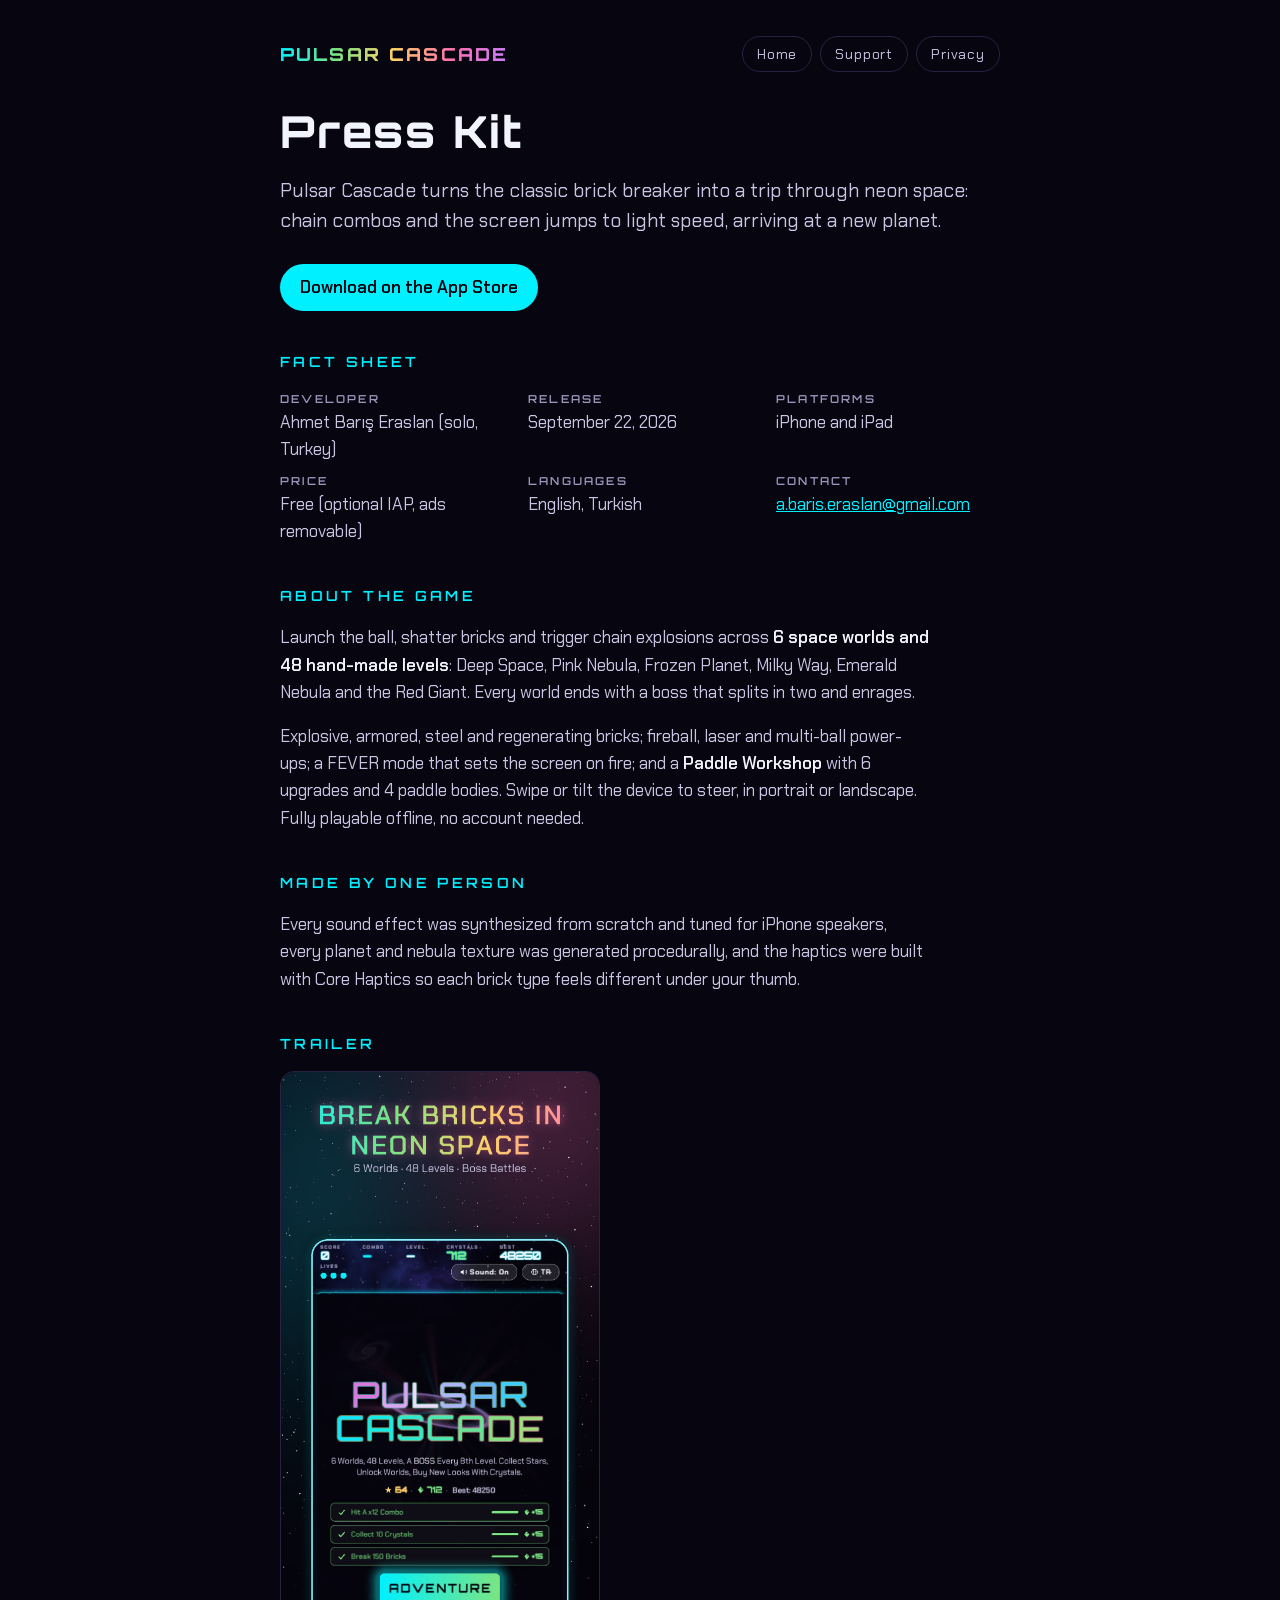
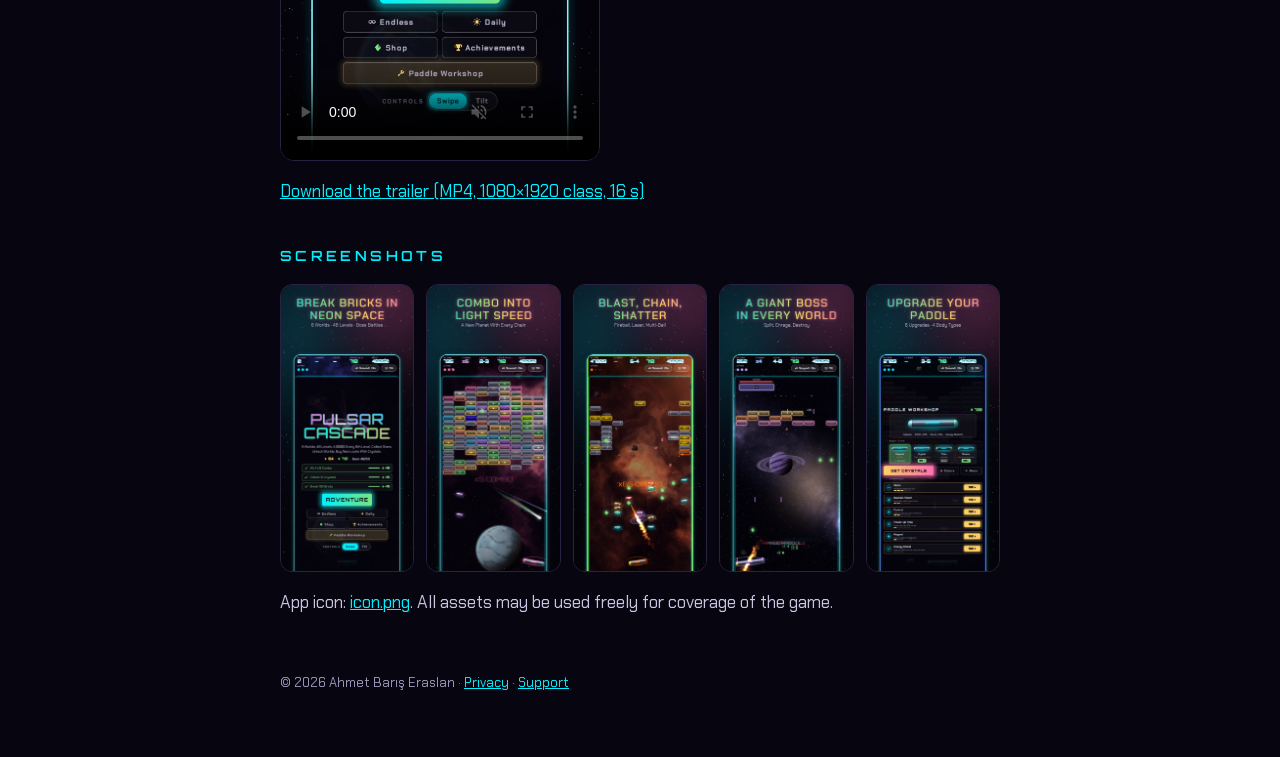
==== press.html @ 476fd9ed "Basin kiti sayfasi: ekran goruntuleri, fragman, bilgi karti Co-Authored-By: Claude Opus 5.5 <noreply" ====
<!doctype html>
<html lang="en">
<head>
<meta charset="utf-8">
<meta name="viewport" content="width=device-width, initial-scale=1">
<title>Pulsar Cascade Press Kit</title>
<meta name="description" content="Press kit for Pulsar Cascade, a neon space brick breaker for iPhone and iPad.">
<link rel="icon" href="icon.png">
<link rel="stylesheet" href="https://fonts.googleapis.com/css2?family=Orbitron:wght@600;800&family=Chakra+Petch:wght@400;600&display=swap">
<link rel="stylesheet" href="style.css">
<style>
  .facts { display: grid; grid-template-columns: repeat(auto-fit, minmax(200px, 1fr)); gap: 10px 24px; margin: 18px 0; padding: 0; list-style: none; }
  .facts li { margin: 0; }
  .facts b { display: block; font-family: var(--display); font-size: 11px; letter-spacing: .2em; text-transform: uppercase; color: var(--dim); font-weight: 600; }
  .shots { display: grid; grid-template-columns: repeat(auto-fit, minmax(130px, 1fr)); gap: 12px; margin: 16px 0; }
  .shots a { display: block; border: 1px solid var(--line); border-radius: 12px; overflow: hidden; }
  .shots img { display: block; width: 100%; height: auto; }
  video { width: 100%; max-width: 320px; border-radius: 14px; border: 1px solid var(--line); display: block; margin: 16px 0; }
  .store { display: inline-block; margin-top: 8px; padding: 10px 20px; border-radius: 999px; background: var(--accent); color: #07050f; font-weight: 600; text-decoration: none; }
  .store:focus-visible { outline: 2px solid var(--ink); outline-offset: 3px; }
</style>
</head>
<body>
<div class="wrap">
<header class="top">
  <a class="brand" href="./">PULSAR CASCADE</a>
  <nav><a href="./">Home</a><a href="support.html">Support</a><a href="privacy.html">Privacy</a></nav>
</header>

<h1>Press Kit</h1>
<p class="lede">Pulsar Cascade turns the classic brick breaker into a trip through neon space: chain combos and the screen jumps to light speed, arriving at a new planet.</p>
<a class="store" href="https://apps.apple.com/app/pulsar-cascade/id6812719839">Download on the App Store</a>

<h2>Fact Sheet</h2>
<ul class="facts">
  <li><b>Developer</b>Ahmet Barış Eraslan (solo, Turkey)</li>
  <li><b>Release</b>September 22, 2026</li>
  <li><b>Platforms</b>iPhone and iPad</li>
  <li><b>Price</b>Free (optional IAP, ads removable)</li>
  <li><b>Languages</b>English, Turkish</li>
  <li><b>Contact</b><a href="mailto:a.baris.eraslan@gmail.com">a.baris.eraslan@gmail.com</a></li>
</ul>

<h2>About the Game</h2>
<p>Launch the ball, shatter bricks and trigger chain explosions across <strong>6 space worlds and 48 hand-made levels</strong>: Deep Space, Pink Nebula, Frozen Planet, Milky Way, Emerald Nebula and the Red Giant. Every world ends with a boss that splits in two and enrages.</p>
<p>Explosive, armored, steel and regenerating bricks; fireball, laser and multi-ball power-ups; a FEVER mode that sets the screen on fire; and a <strong>Paddle Workshop</strong> with 6 upgrades and 4 paddle bodies. Swipe or tilt the device to steer, in portrait or landscape. Fully playable offline, no account needed.</p>

<h2>Made by One Person</h2>
<p>Every sound effect was synthesized from scratch and tuned for iPhone speakers, every planet and nebula texture was generated procedurally, and the haptics were built with Core Haptics so each brick type feels different under your thumb.</p>

<h2>Trailer</h2>
<video src="press/trailer.mp4" controls playsinline muted preload="metadata" poster="press/01_menu.jpg"></video>
<p><a href="press/trailer.mp4">Download the trailer (MP4, 1080×1920 class, 16 s)</a></p>

<h2>Screenshots</h2>
<div class="shots">
  <a href="press/01_menu.jpg"><img src="press/01_menu.jpg" alt="Main menu with the Pulsar Cascade logo" loading="lazy"></a>
  <a href="press/02_warp.jpg"><img src="press/02_warp.jpg" alt="Combo chain jumping to light speed" loading="lazy"></a>
  <a href="press/03_fever.jpg"><img src="press/03_fever.jpg" alt="Fireball and chain explosions in FEVER mode" loading="lazy"></a>
  <a href="press/04_boss.jpg"><img src="press/04_boss.jpg" alt="Boss fight" loading="lazy"></a>
  <a href="press/06_workshop.jpg"><img src="press/06_workshop.jpg" alt="Paddle Workshop upgrades" loading="lazy"></a>
</div>
<p>App icon: <a href="icon.png">icon.png</a>. All assets may be used freely for coverage of the game.</p>

<footer>© 2026 Ahmet Barış Eraslan · <a href="privacy.html">Privacy</a> · <a href="support.html">Support</a></footer>
</div>
</body>
</html>
---- style.css ----
:root {
  --bg: #07050f;
  --panel: #120d22;
  --line: #2a2143;
  --ink: #f2f4ff;
  --soft: #c9c5e2;
  --dim: #9b96bb;
  --accent: #00f0ff;
  --gold: #ffd166;
  --pink: #ff6fb1;
  --gem: #7ae582;
  --display: "Orbitron", "Segoe UI", system-ui, sans-serif;
  --body: "Chakra Petch", "Segoe UI", system-ui, sans-serif;
  color-scheme: dark;
}
* { box-sizing: border-box; }
html { background: var(--bg); }
body {
  margin: 0;
  background: var(--bg) radial-gradient(1100px 520px at 85% -10%, rgba(255, 111, 177, .12), transparent 60%),
              radial-gradient(900px 520px at -10% 10%, rgba(0, 240, 255, .09), transparent 60%);
  background-attachment: fixed;
  color: var(--ink);
  font-family: var(--body);
  font-size: 17px;
  line-height: 1.6;
}
.wrap { max-width: 760px; margin: 0 auto; padding-inline: 20px; padding-block: 36px 64px; }
header.top { display: flex; align-items: center; justify-content: space-between; gap: 16px; flex-wrap: wrap; margin-bottom: 36px; }
.brand { font-family: var(--display); font-weight: 800; letter-spacing: .12em; font-size: 18px; text-decoration: none;
  background: linear-gradient(100deg, #00f0ff, #7ae582, #ffd166, #ff6fb1, #c77dff); -webkit-background-clip: text; background-clip: text; color: transparent; }
nav { display: flex; gap: 8px; flex-wrap: wrap; }
nav a { color: var(--soft); text-decoration: none; font-size: 14px; letter-spacing: .06em; padding: 6px 14px; border: 1px solid var(--line); border-radius: 999px; }
nav a:hover, nav a:focus-visible { border-color: var(--accent); color: var(--ink); outline: none; }
h1 { font-family: var(--display); font-weight: 800; font-size: clamp(28px, 6vw, 44px); line-height: 1.1; letter-spacing: .04em; margin: 0 0 12px; text-wrap: balance; }
h2 { font-family: var(--display); font-weight: 600; font-size: 14px; letter-spacing: .24em; text-transform: uppercase; color: var(--accent); margin: 40px 0 10px; }
p, li { color: var(--soft); max-width: 65ch; }
strong { color: var(--ink); font-weight: 600; }
a { color: var(--accent); }
.lede { font-size: 19px; color: var(--soft); }
.meta { font-size: 14px; color: var(--dim); }
.lang { margin-top: 56px; padding-top: 32px; border-top: 1px solid var(--line); }
.hero { display: grid; gap: 28px; align-items: center; grid-template-columns: 1fr; }
.hero img { width: 100%; max-width: 260px; border-radius: 28px; box-shadow: 0 0 40px rgba(0, 240, 255, .25); }
@media (min-width: 700px) { .hero { grid-template-columns: 1fr 240px; } }
.cta { display: inline-block; font-family: var(--display); font-weight: 600; font-size: 14px; letter-spacing: .14em; color: var(--bg);
  background: linear-gradient(100deg, var(--accent), var(--gem)); padding: 13px 24px; border-radius: 8px; text-decoration: none; margin-top: 8px; }
.faq dt { color: var(--ink); font-weight: 600; margin-top: 18px; }
.faq dd { margin: 4px 0 0; color: var(--soft); max-width: 65ch; }
footer { margin-top: 56px; font-size: 13px; color: var(--dim); }
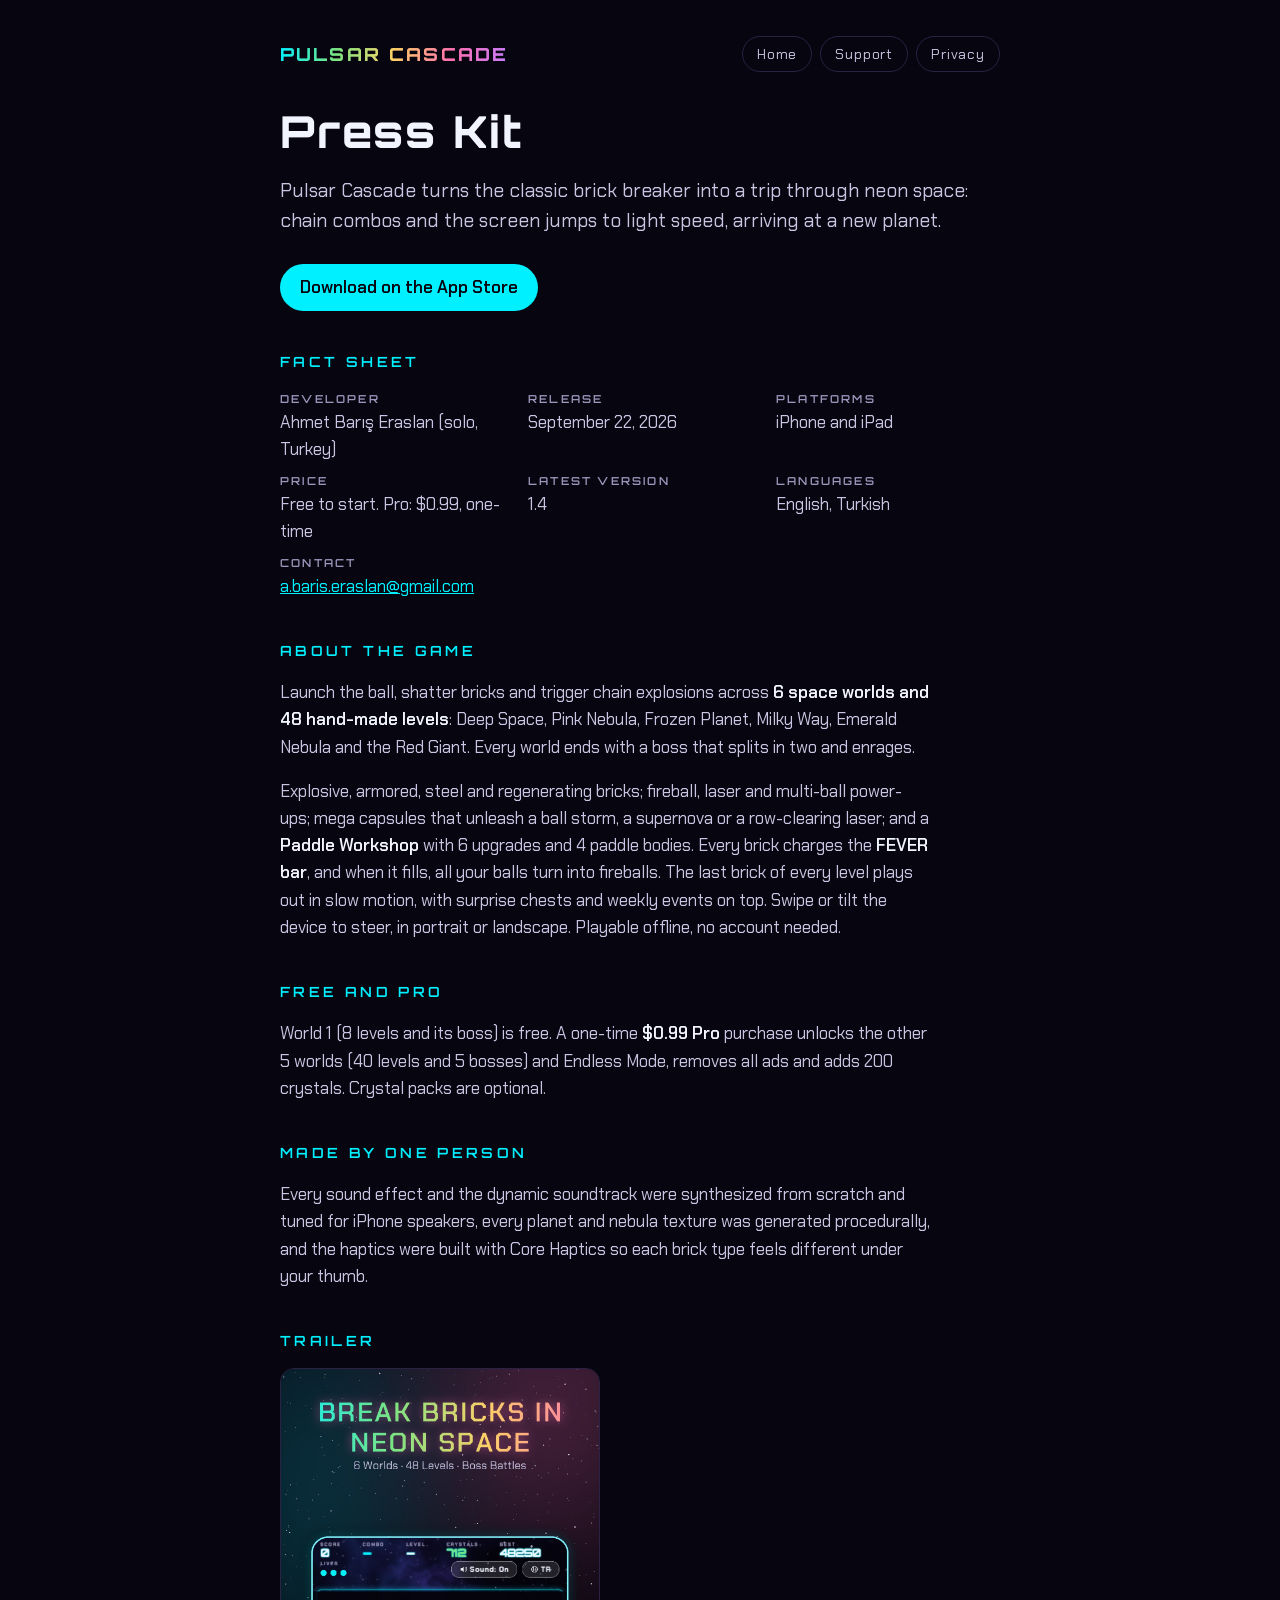
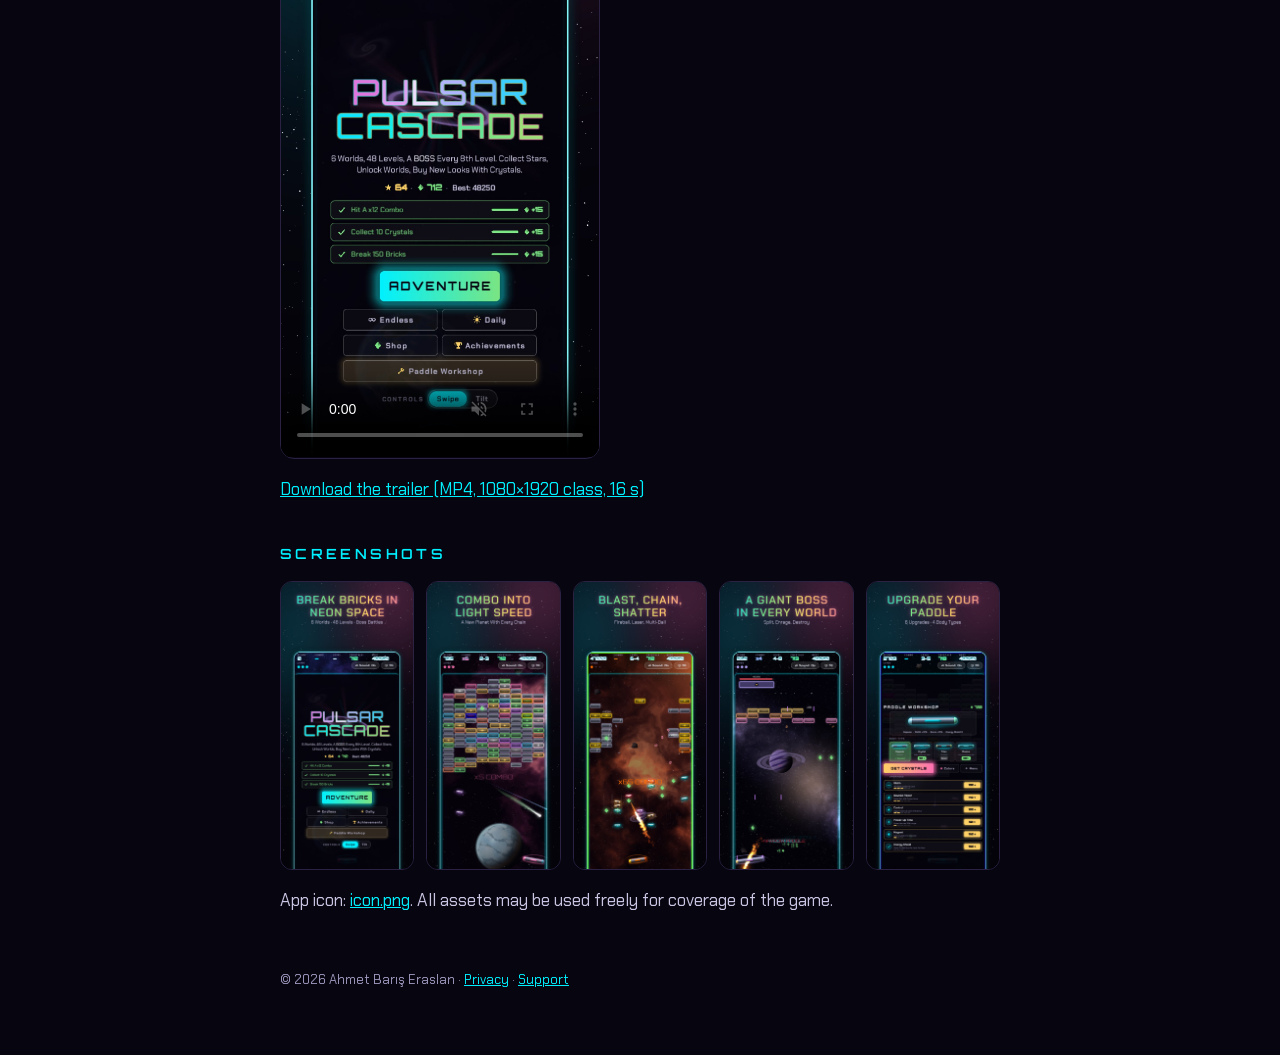
==== commit a874352f: "Site 1.4 icin guncellendi: Pro modeli, basin kiti, destek, gizlilik Co-Authored-By: Claude Opus 5.5 " ====
--- a/press.html
+++ b/press.html
@@ -36,17 +36,21 @@
   <li><b>Developer</b>Ahmet Barış Eraslan (solo, Turkey)</li>
   <li><b>Release</b>September 22, 2026</li>
   <li><b>Platforms</b>iPhone and iPad</li>
-  <li><b>Price</b>Free (optional IAP, ads removable)</li>
+  <li><b>Price</b>Free to start. Pro: $0.99, one-time</li>
+  <li><b>Latest version</b>1.4</li>
   <li><b>Languages</b>English, Turkish</li>
   <li><b>Contact</b><a href="mailto:a.baris.eraslan@gmail.com">a.baris.eraslan@gmail.com</a></li>
 </ul>
 
 <h2>About the Game</h2>
 <p>Launch the ball, shatter bricks and trigger chain explosions across <strong>6 space worlds and 48 hand-made levels</strong>: Deep Space, Pink Nebula, Frozen Planet, Milky Way, Emerald Nebula and the Red Giant. Every world ends with a boss that splits in two and enrages.</p>
-<p>Explosive, armored, steel and regenerating bricks; fireball, laser and multi-ball power-ups; a FEVER mode that sets the screen on fire; and a <strong>Paddle Workshop</strong> with 6 upgrades and 4 paddle bodies. Swipe or tilt the device to steer, in portrait or landscape. Fully playable offline, no account needed.</p>
+<p>Explosive, armored, steel and regenerating bricks; fireball, laser and multi-ball power-ups; mega capsules that unleash a ball storm, a supernova or a row-clearing laser; and a <strong>Paddle Workshop</strong> with 6 upgrades and 4 paddle bodies. Every brick charges the <strong>FEVER bar</strong>, and when it fills, all your balls turn into fireballs. The last brick of every level plays out in slow motion, with surprise chests and weekly events on top. Swipe or tilt the device to steer, in portrait or landscape. Playable offline, no account needed.</p>
+
+<h2>Free and Pro</h2>
+<p>World 1 (8 levels and its boss) is free. A one-time <strong>$0.99 Pro</strong> purchase unlocks the other 5 worlds (40 levels and 5 bosses) and Endless Mode, removes all ads and adds 200 crystals. Crystal packs are optional.</p>
 
 <h2>Made by One Person</h2>
-<p>Every sound effect was synthesized from scratch and tuned for iPhone speakers, every planet and nebula texture was generated procedurally, and the haptics were built with Core Haptics so each brick type feels different under your thumb.</p>
+<p>Every sound effect and the dynamic soundtrack were synthesized from scratch and tuned for iPhone speakers, every planet and nebula texture was generated procedurally, and the haptics were built with Core Haptics so each brick type feels different under your thumb.</p>
 
 <h2>Trailer</h2>
 <video src="press/trailer.mp4" controls playsinline muted preload="metadata" poster="press/01_menu.jpg"></video>
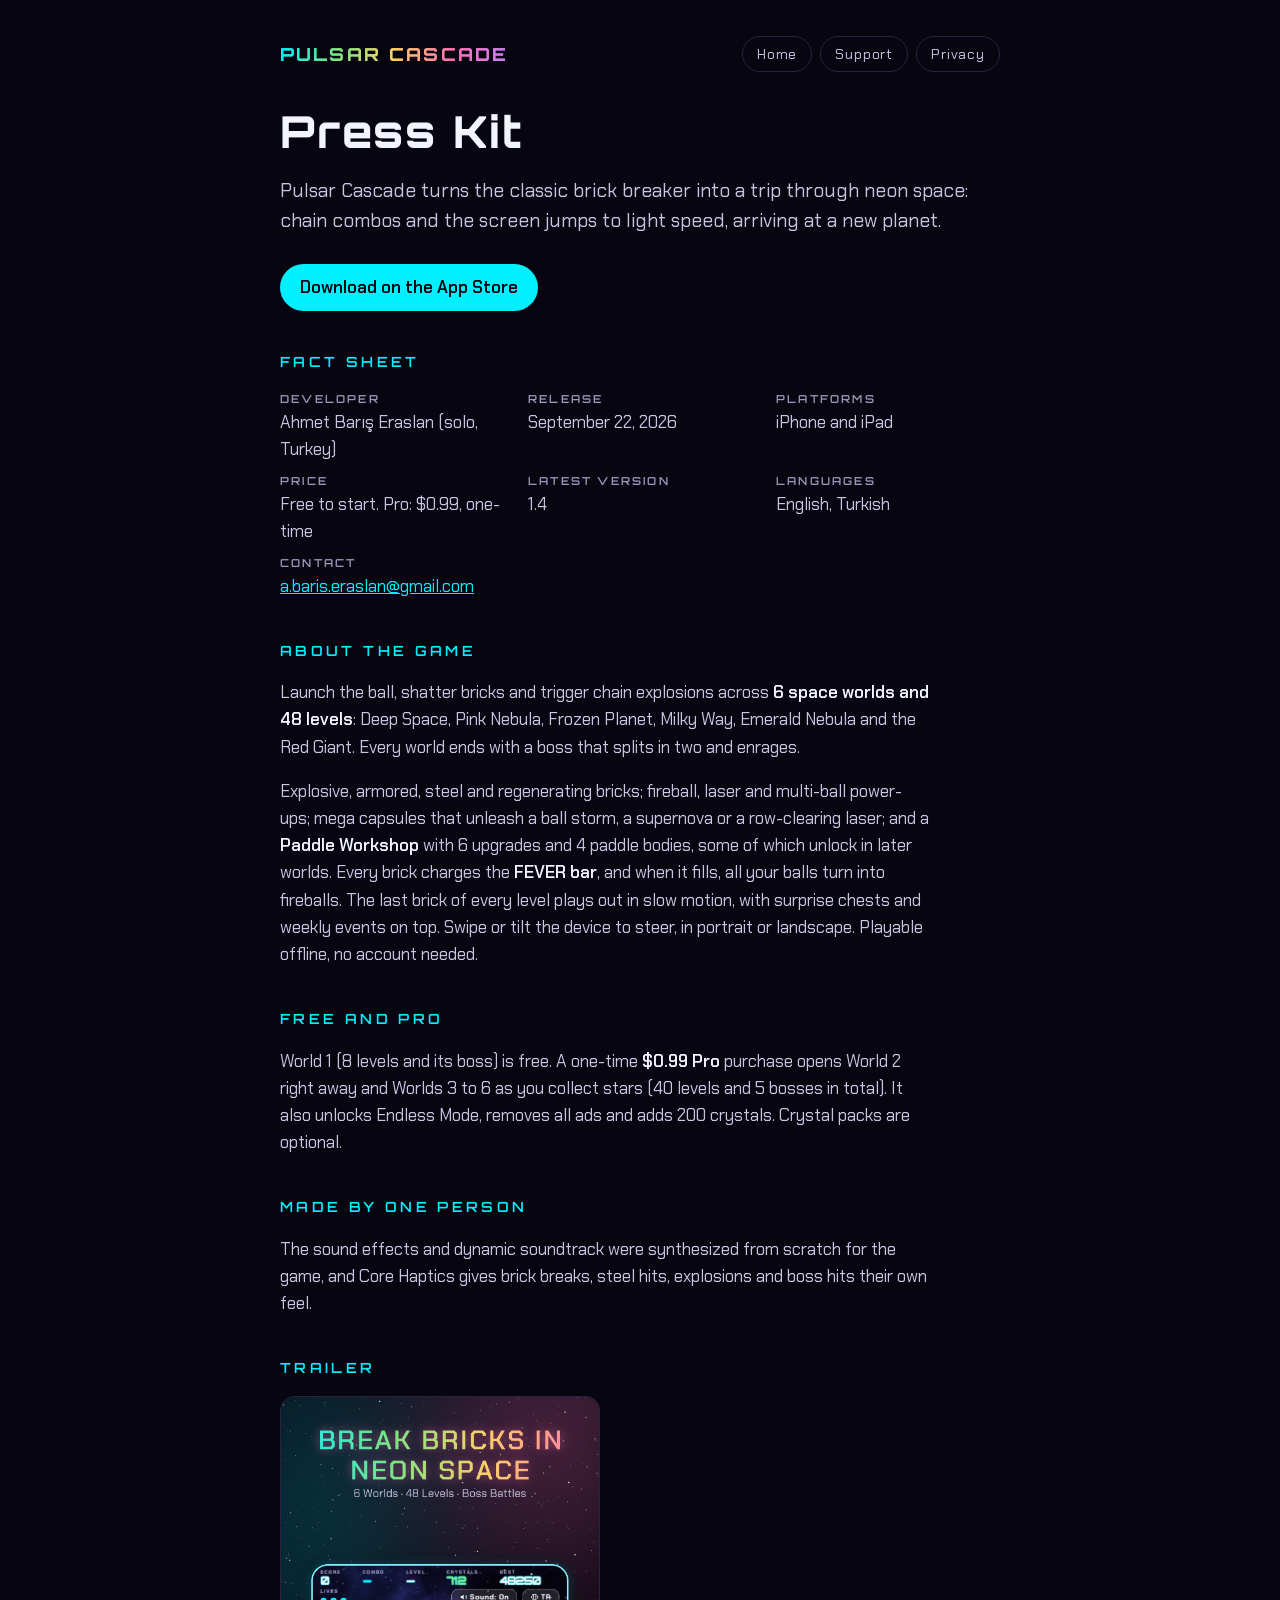
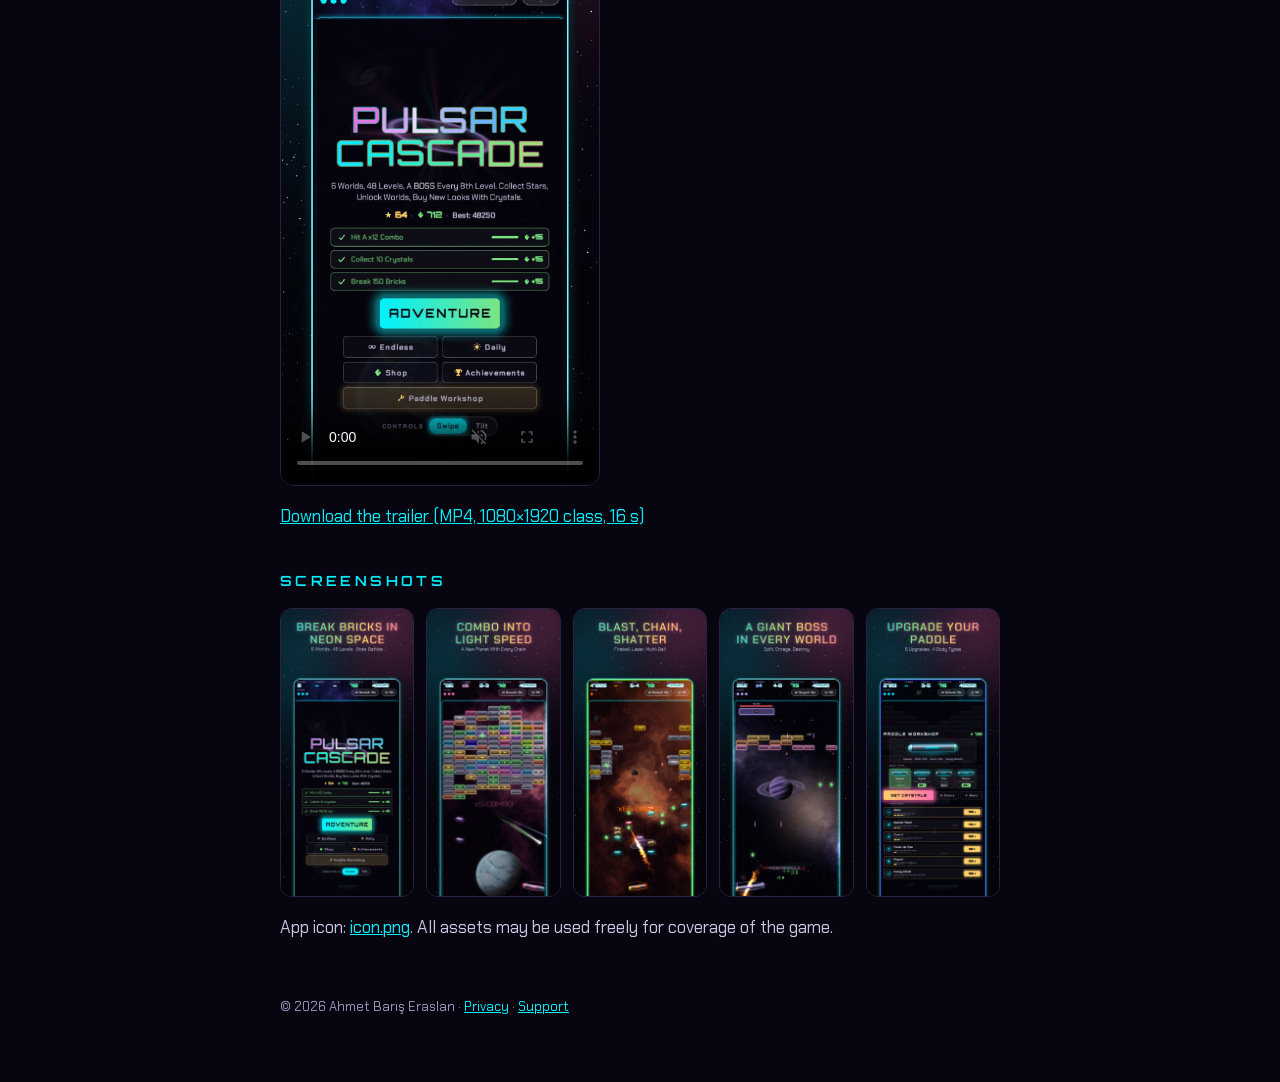
==== commit f2791fa9: "Tanitim metinleri oyunla esitlendi: Pro kapsami netlesti, dogrulanamayan iddialar kaldirildi Co-Auth" ====
--- a/press.html
+++ b/press.html
@@ -43,14 +43,14 @@
 </ul>
 
 <h2>About the Game</h2>
-<p>Launch the ball, shatter bricks and trigger chain explosions across <strong>6 space worlds and 48 hand-made levels</strong>: Deep Space, Pink Nebula, Frozen Planet, Milky Way, Emerald Nebula and the Red Giant. Every world ends with a boss that splits in two and enrages.</p>
-<p>Explosive, armored, steel and regenerating bricks; fireball, laser and multi-ball power-ups; mega capsules that unleash a ball storm, a supernova or a row-clearing laser; and a <strong>Paddle Workshop</strong> with 6 upgrades and 4 paddle bodies. Every brick charges the <strong>FEVER bar</strong>, and when it fills, all your balls turn into fireballs. The last brick of every level plays out in slow motion, with surprise chests and weekly events on top. Swipe or tilt the device to steer, in portrait or landscape. Playable offline, no account needed.</p>
+<p>Launch the ball, shatter bricks and trigger chain explosions across <strong>6 space worlds and 48 levels</strong>: Deep Space, Pink Nebula, Frozen Planet, Milky Way, Emerald Nebula and the Red Giant. Every world ends with a boss that splits in two and enrages.</p>
+<p>Explosive, armored, steel and regenerating bricks; fireball, laser and multi-ball power-ups; mega capsules that unleash a ball storm, a supernova or a row-clearing laser; and a <strong>Paddle Workshop</strong> with 6 upgrades and 4 paddle bodies, some of which unlock in later worlds. Every brick charges the <strong>FEVER bar</strong>, and when it fills, all your balls turn into fireballs. The last brick of every level plays out in slow motion, with surprise chests and weekly events on top. Swipe or tilt the device to steer, in portrait or landscape. Playable offline, no account needed.</p>
 
 <h2>Free and Pro</h2>
-<p>World 1 (8 levels and its boss) is free. A one-time <strong>$0.99 Pro</strong> purchase unlocks the other 5 worlds (40 levels and 5 bosses) and Endless Mode, removes all ads and adds 200 crystals. Crystal packs are optional.</p>
+<p>World 1 (8 levels and its boss) is free. A one-time <strong>$0.99 Pro</strong> purchase opens World 2 right away and Worlds 3 to 6 as you collect stars (40 levels and 5 bosses in total). It also unlocks Endless Mode, removes all ads and adds 200 crystals. Crystal packs are optional.</p>
 
 <h2>Made by One Person</h2>
-<p>Every sound effect and the dynamic soundtrack were synthesized from scratch and tuned for iPhone speakers, every planet and nebula texture was generated procedurally, and the haptics were built with Core Haptics so each brick type feels different under your thumb.</p>
+<p>The sound effects and dynamic soundtrack were synthesized from scratch for the game, and Core Haptics gives brick breaks, steel hits, explosions and boss hits their own feel.</p>
 
 <h2>Trailer</h2>
 <video src="press/trailer.mp4" controls playsinline muted preload="metadata" poster="press/01_menu.jpg"></video>
